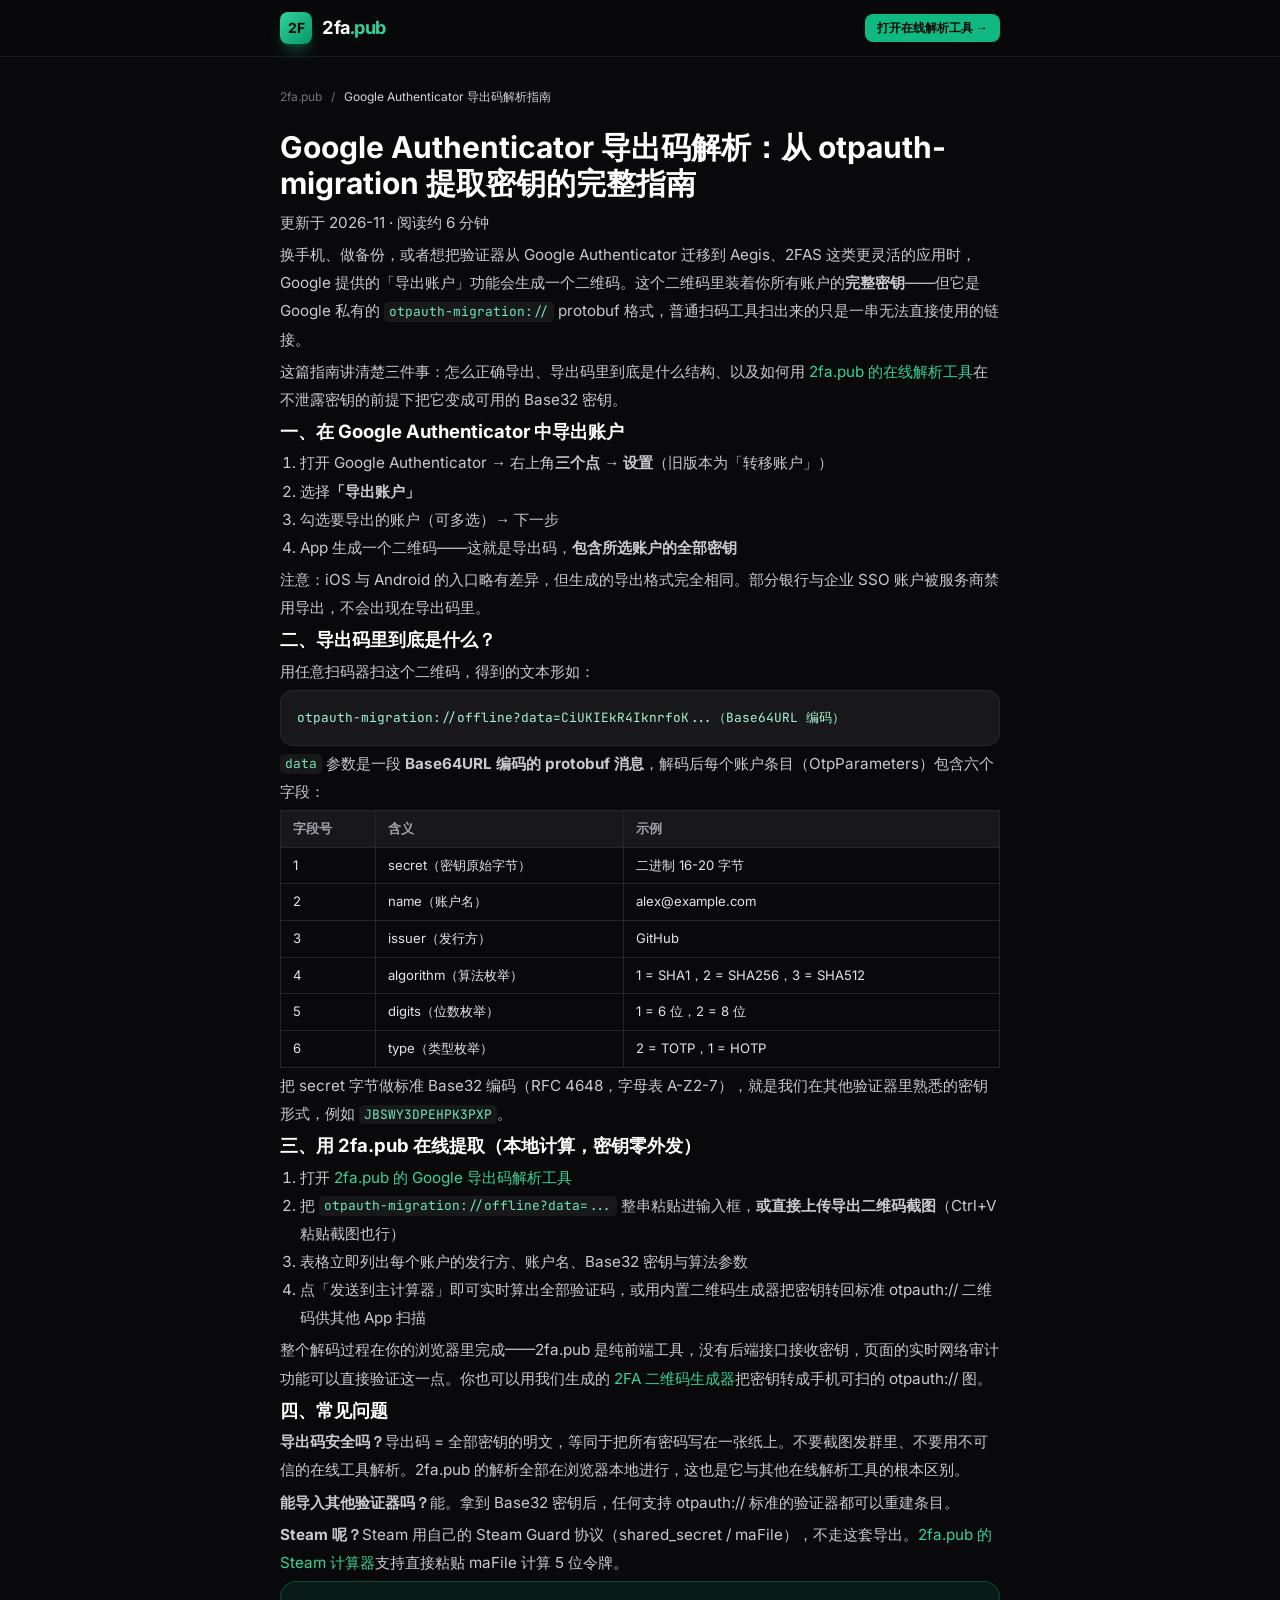
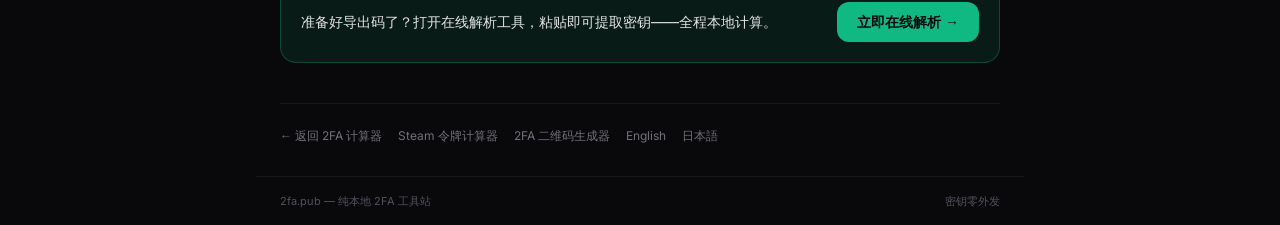
==== guides/google-authenticator-export.html @ 12654b47 "Initial commit: 2fa.pub — 100% local 2FA/TOTP toolkit Pure client-side 2FA/TOTP calculator with batc" ====
<!DOCTYPE html>
<html lang="zh-CN">
<head>
  <meta charset="UTF-8" />
  <meta name="viewport" content="width=device-width, initial-scale=1.0" />
  <title>Google Authenticator 导出码解析：提取 otpauth-migration 密钥完整指南 - 2fa.pub</title>
  <meta name="description" content="Google Authenticator 导出的二维码里是什么？本指南讲解导出步骤、otpauth-migration:// 链接的 protobuf 结构，以及如何用 2fa.pub 在线提取 Base32 密钥——全程本地计算，密钥零外发。" />
  <meta name="robots" content="index, follow, max-snippet:-1" />
  <link rel="canonical" href="https://2fa.pub/guides/google-authenticator-export" />
  <link rel="alternate" hreflang="zh-CN" href="https://2fa.pub/guides/google-authenticator-export" />
  <link rel="alternate" hreflang="en" href="https://2fa.pub/guides/en/google-authenticator-export" />
  <link rel="alternate" hreflang="ja" href="https://2fa.pub/guides/ja/google-authenticator-export" />
  <link rel="alternate" hreflang="x-default" href="https://2fa.pub/guides/en/google-authenticator-export" />
  <link rel="icon" type="image/png" sizes="64x64" href="/assets/icon-64.png" />
  <meta property="og:type" content="article" />
  <meta property="og:site_name" content="2fa.pub" />
  <meta property="og:locale" content="zh_CN" />
  <meta property="og:locale:alternate" content="en_US" />
  <meta property="og:locale:alternate" content="ja_JP" />
  <meta property="og:title" content="Google Authenticator 导出码解析：提取 otpauth-migration 密钥完整指南" />
  <meta property="og:description" content="讲解 Google Authenticator 导出步骤、otpauth-migration:// 的 protobuf 结构，以及如何本地提取 Base32 密钥。" />
  <meta property="og:url" content="https://2fa.pub/guides/google-authenticator-export" />
  <meta property="og:image" content="https://2fa.pub/assets/og-image.png" />
  <meta name="twitter:card" content="summary_large_image" />
  <meta name="twitter:title" content="Google Authenticator 导出码解析：提取 otpauth-migration 密钥完整指南" />
  <meta name="twitter:description" content="讲解 Google Authenticator 导出步骤、otpauth-migration:// 的 protobuf 结构，以及如何本地提取 Base32 密钥。" />
  <meta name="twitter:image" content="https://2fa.pub/assets/og-image.png" />
  <script type="application/ld+json">
  {
    "@context": "https://schema.org",
    "@graph": [
      {
        "@type": "BreadcrumbList",
        "itemListElement": [
          { "@type": "ListItem", "position": 1, "name": "2fa.pub", "item": "https://2fa.pub/" },
          { "@type": "ListItem", "position": 2, "name": "Google Authenticator 导出码解析指南", "item": "https://2fa.pub/guides/google-authenticator-export" }
        ]
      },
      {
        "@type": "FAQPage",
        "mainEntity": [
          {
            "@type": "Question",
            "name": "导出 Google Authenticator 二维码安全吗？会泄露密钥吗？",
            "acceptedAnswer": { "@type": "Answer", "text": "导出码本身包含全部账户密钥的明文编码，等同于密码本身，务必不要截图发给别人。使用 2fa.pub 解析时，全部解码在浏览器本地完成，密钥不上传任何服务器。" }
          },
          {
            "@type": "Question",
            "name": "提取出的 Base32 密钥能导入其他验证器吗？",
            "acceptedAnswer": { "@type": "Answer", "text": "可以。任何支持 otpauth:// 标准的验证器（如 Aegis、2FAS、1Password）都能用该密钥 + issuer + 账户名重建条目，或直接扫描 2fa.pub 二维码生成器生成的 otpauth:// 二维码。" }
          },
          {
            "@type": "Question",
            "name": "为什么导出码里的链接以 otpauth-migration://offline?data= 开头？",
            "acceptedAnswer": { "@type": "Answer", "text": "data 参数是 Base64（URL 变体）编码的 protobuf 消息，每个条目包含 secret 字节、账户名、发行方、算法、位数与类型六个字段。2fa.pub 的解析器直接在浏览器里解码该 protobuf。" }
          },
          {
            "@type": "Question",
            "name": "导出时提示无法导出某些账户怎么办？",
            "acceptedAnswer": { "@type": "Answer", "text": "部分服务商（如部分银行、企业 SSO）在 Google Authenticator 中禁用了导出。这类条目不会出现在导出码中，需要用服务商自己的恢复流程（备用码或重新绑定）。" }
          },
          {
            "@type": "Question",
            "name": "Steam 令牌也能这样导出吗？",
            "acceptedAnswer": { "@type": "Answer", "text": "Steam 使用自己的 Steam Guard 协议（shared_secret，通常是 maFile 格式），不走 Google 的 otpauth-migration 导出。2fa.pub 的 Steam 标签页支持直接粘贴 maFile 或 Base64 shared_secret 计算 5 位令牌。" }
          }
        ]
      }
    ]
  }
  </script>
  <link rel="stylesheet" href="/assets/tailwind.css" />
  <link rel="stylesheet" href="/assets/fonts/fonts.css" />
  <style>
    body { background-color: #09090B; color: #E4E4E7; }
    .article h2 { color: #fff; font-weight: 700; font-size: 1.15rem; margin: 2rem 0 .75rem; }
    .article p, .article li { line-height: 1.85; color: #C9C9CE; font-size: .95rem; }
    .article ol, .article ul { padding-left: 1.25rem; margin: .75rem 0; }
    .article ol { list-style: decimal; }
    .article ul { list-style: disc; }
    .article code { font-family: 'JetBrains Mono', Consolas, monospace; color: #6EE7B7; font-size: .85em; background: #18181B; padding: .1em .4em; border-radius: .35em; }
    .article pre { background: #18181B; border: 1px solid #27272A; border-radius: .75rem; padding: 1rem; overflow-x: auto; font-size: .8rem; line-height: 1.7; color: #A7F3D0; margin: 1rem 0; }
    .article table { width: 100%; font-size: .82rem; border-collapse: collapse; margin: 1rem 0; }
    .article th, .article td { border: 1px solid #27272A; padding: .5rem .75rem; text-align: left; }
    .article th { background: #18181B; color: #A1A1AA; }
  </style>
  <script type="application/ld+json">
  {
    "@context": "https://schema.org",
    "@type": "Article",
    "@id": "https://2fa.pub/guides/google-authenticator-export#article",
    "mainEntityOfPage": {"@type": "WebPage", "@id": "https://2fa.pub/guides/google-authenticator-export"},
    "headline": "Google Authenticator 导出码解析：提取 otpauth-migration 密钥完整指南",
    "description": "讲解 Google Authenticator 导出步骤、otpauth-migration:// 的 protobuf 结构，以及如何本地提取 Base32 密钥。",
    "inLanguage": "zh-CN",
    "datePublished": "2026-11-05",
    "dateModified": "2026-11-05",
    "author": {"@type": "Organization", "name": "2fa.pub", "url": "https://2fa.pub/"},
    "publisher": {
      "@type": "Organization",
      "name": "2fa.pub",
      "url": "https://2fa.pub/",
      "logo": {"@type": "ImageObject", "url": "https://2fa.pub/assets/icon-512.png"}
    },
    "image": ["https://2fa.pub/assets/og-image.png"],
    "isPartOf": {"@id": "https://2fa.pub/#website"}
  }
  </script>
</head>

<body class="min-h-screen flex flex-col selection:bg-emerald-500/30">

  <header class="border-b border-zinc-900 bg-zinc-950/80 backdrop-blur sticky top-0 z-40">
    <div class="max-w-3xl mx-auto px-4 sm:px-6 h-14 flex items-center justify-between">
      <a href="/" class="flex items-center gap-2.5 shrink-0">
        <div class="w-8 h-8 rounded-lg bg-gradient-to-br from-emerald-400 to-emerald-600 shadow-lg shadow-emerald-500/30 flex items-center justify-center">
          <span class="text-zinc-950 font-bold text-sm">2F</span>
        </div>
        <span class="text-lg font-bold tracking-tight text-white" style="font-variant-numeric: tabular-nums;">2fa<span class="text-emerald-400">.pub</span></span>
      </a>
      <a href="/google-extractor" class="px-3 py-1.5 rounded-lg bg-emerald-500 text-zinc-950 text-xs font-semibold">打开在线解析工具 →</a>
    </div>
  </header>

  <main class="max-w-3xl w-full mx-auto px-4 sm:px-6 py-8 flex-1">
    <nav class="text-xs text-zinc-500 mb-6" aria-label="面包屑">
      <a href="/" class="hover:text-emerald-400">2fa.pub</a>
      <span class="mx-1.5">/</span>
      <span class="text-zinc-300">Google Authenticator 导出码解析指南</span>
    </nav>

    <article class="article space-y-1">
      <h1 class="text-2xl sm:text-3xl font-bold text-white leading-snug mb-2">Google Authenticator 导出码解析：从 otpauth-migration 提取密钥的完整指南</h1>
      <p class="text-sm text-zinc-500 mb-6">更新于 2026-11 · 阅读约 6 分钟</p>

      <p>换手机、做备份，或者想把验证器从 Google Authenticator 迁移到 Aegis、2FAS 这类更灵活的应用时，Google 提供的「导出账户」功能会生成一个二维码。这个二维码里装着你所有账户的<strong>完整密钥</strong>——但它是 Google 私有的 <code>otpauth-migration://</code> protobuf 格式，普通扫码工具扫出来的只是一串无法直接使用的链接。</p>
      <p>这篇指南讲清楚三件事：怎么正确导出、导出码里到底是什么结构、以及如何用 <a href="/google-extractor" class="text-emerald-400 hover:underline">2fa.pub 的在线解析工具</a>在不泄露密钥的前提下把它变成可用的 Base32 密钥。</p>

      <h2>一、在 Google Authenticator 中导出账户</h2>
      <ol>
        <li>打开 Google Authenticator → 右上角<strong>三个点 → 设置</strong>（旧版本为「转移账户」）</li>
        <li>选择<strong>「导出账户」</strong></li>
        <li>勾选要导出的账户（可多选）→ 下一步</li>
        <li>App 生成一个二维码——这就是导出码，<strong>包含所选账户的全部密钥</strong></li>
      </ol>
      <p>注意：iOS 与 Android 的入口略有差异，但生成的导出格式完全相同。部分银行与企业 SSO 账户被服务商禁用导出，不会出现在导出码里。</p>

      <h2>二、导出码里到底是什么？</h2>
      <p>用任意扫码器扫这个二维码，得到的文本形如：</p>
      <pre>otpauth-migration://offline?data=CiUKIEkR4IknrfoK...（Base64URL 编码）</pre>
      <p><code>data</code> 参数是一段 <strong>Base64URL 编码的 protobuf 消息</strong>，解码后每个账户条目（OtpParameters）包含六个字段：</p>
      <table>
        <tr><th>字段号</th><th>含义</th><th>示例</th></tr>
        <tr><td>1</td><td>secret（密钥原始字节）</td><td>二进制 16-20 字节</td></tr>
        <tr><td>2</td><td>name（账户名）</td><td>alex@example.com</td></tr>
        <tr><td>3</td><td>issuer（发行方）</td><td>GitHub</td></tr>
        <tr><td>4</td><td>algorithm（算法枚举）</td><td>1 = SHA1，2 = SHA256，3 = SHA512</td></tr>
        <tr><td>5</td><td>digits（位数枚举）</td><td>1 = 6 位，2 = 8 位</td></tr>
        <tr><td>6</td><td>type（类型枚举）</td><td>2 = TOTP，1 = HOTP</td></tr>
      </table>
      <p>把 secret 字节做标准 Base32 编码（RFC 4648，字母表 A-Z2-7），就是我们在其他验证器里熟悉的密钥形式，例如 <code>JBSWY3DPEHPK3PXP</code>。</p>

      <h2>三、用 2fa.pub 在线提取（本地计算，密钥零外发）</h2>
      <ol>
        <li>打开 <a href="/google-extractor" class="text-emerald-400 hover:underline">2fa.pub 的 Google 导出码解析工具</a></li>
        <li>把 <code>otpauth-migration://offline?data=...</code> 整串粘贴进输入框，<strong>或直接上传导出二维码截图</strong>（Ctrl+V 粘贴截图也行）</li>
        <li>表格立即列出每个账户的发行方、账户名、Base32 密钥与算法参数</li>
        <li>点「发送到主计算器」即可实时算出全部验证码，或用内置二维码生成器把密钥转回标准 otpauth:// 二维码供其他 App 扫描</li>
      </ol>
      <p>整个解码过程在你的浏览器里完成——2fa.pub 是纯前端工具，没有后端接口接收密钥，页面的实时网络审计功能可以直接验证这一点。你也可以用我们生成的 <a href="/qr-generator" class="text-emerald-400 hover:underline">2FA 二维码生成器</a>把密钥转成手机可扫的 otpauth:// 图。</p>

      <h2>四、常见问题</h2>
      <p><strong>导出码安全吗？</strong>导出码 = 全部密钥的明文，等同于把所有密码写在一张纸上。不要截图发群里、不要用不可信的在线工具解析。2fa.pub 的解析全部在浏览器本地进行，这也是它与其他在线解析工具的根本区别。</p>
      <p><strong>能导入其他验证器吗？</strong>能。拿到 Base32 密钥后，任何支持 otpauth:// 标准的验证器都可以重建条目。</p>
      <p><strong>Steam 呢？</strong>Steam 用自己的 Steam Guard 协议（shared_secret / maFile），不走这套导出。<a href="/steam" class="text-emerald-400 hover:underline">2fa.pub 的 Steam 计算器</a>支持直接粘贴 maFile 计算 5 位令牌。</p>

      <div class="mt-10 p-5 rounded-2xl bg-emerald-500/10 border border-emerald-500/30 flex flex-col sm:flex-row items-center gap-4">
        <div class="flex-1 text-sm text-zinc-200">准备好导出码了？打开在线解析工具，粘贴即可提取密钥——全程本地计算。</div>
        <a href="/google-extractor" class="shrink-0 px-5 py-2.5 rounded-xl bg-emerald-500 text-zinc-950 font-semibold text-sm">立即在线解析 →</a>
      </div>
    </article>

    <div class="mt-10 pt-6 border-t border-zinc-900 text-xs text-zinc-500 flex flex-wrap gap-x-4 gap-y-2">
      <a href="/" class="hover:text-emerald-400">← 返回 2FA 计算器</a>
      <a href="/steam" class="hover:text-emerald-400">Steam 令牌计算器</a>
      <a href="/qr-generator" class="hover:text-emerald-400">2FA 二维码生成器</a>
      <a href="/guides/en/google-authenticator-export" class="hover:text-emerald-400">English</a>
      <a href="/guides/ja/google-authenticator-export" class="hover:text-emerald-400">日本語</a>
    </div>
  </main>

  <footer class="max-w-3xl w-full mx-auto px-4 sm:px-6 py-4 border-t border-zinc-900 text-[11px] text-zinc-600 flex items-center justify-between">
    <span>2fa.pub — 纯本地 2FA 工具站</span>
    <span>密钥零外发</span>
  </footer>
</body>
</html>
---- assets/fonts/fonts.css ----
/* cyrillic-ext */
@font-face {
  font-family: 'Inter';
  font-style: normal;
  font-weight: 400;
  font-display: swap;
  src: url(UcC73FwrK3iLTeHuS_nVMrMxCp50SjIa2JL7SUc.woff2) format('woff2');
  unicode-range: U+0460-052F, U+1C80-1C8A, U+20B4, U+2DE0-2DFF, U+A640-A69F, U+FE2E-FE2F;
}
/* cyrillic */
@font-face {
  font-family: 'Inter';
  font-style: normal;
  font-weight: 400;
  font-display: swap;
  src: url(UcC73FwrK3iLTeHuS_nVMrMxCp50SjIa0ZL7SUc.woff2) format('woff2');
  unicode-range: U+0301, U+0400-045F, U+0490-0491, U+04B0-04B1, U+2116;
}
/* greek-ext */
@font-face {
  font-family: 'Inter';
  font-style: normal;
  font-weight: 400;
  font-display: swap;
  src: url(UcC73FwrK3iLTeHuS_nVMrMxCp50SjIa2ZL7SUc.woff2) format('woff2');
  unicode-range: U+1F00-1FFF;
}
/* greek */
@font-face {
  font-family: 'Inter';
  font-style: normal;
  font-weight: 400;
  font-display: swap;
  src: url(UcC73FwrK3iLTeHuS_nVMrMxCp50SjIa1pL7SUc.woff2) format('woff2');
  unicode-range: U+0370-0377, U+037A-037F, U+0384-038A, U+038C, U+038E-03A1, U+03A3-03FF;
}
/* vietnamese */
@font-face {
  font-family: 'Inter';
  font-style: normal;
  font-weight: 400;
  font-display: swap;
  src: url(UcC73FwrK3iLTeHuS_nVMrMxCp50SjIa2pL7SUc.woff2) format('woff2');
  unicode-range: U+0102-0103, U+0110-0111, U+0128-0129, U+0168-0169, U+01A0-01A1, U+01AF-01B0, U+0300-0301, U+0303-0304, U+0308-0309, U+0323, U+0329, U+1EA0-1EF9, U+20AB;
}
/* latin-ext */
@font-face {
  font-family: 'Inter';
  font-style: normal;
  font-weight: 400;
  font-display: swap;
  src: url(UcC73FwrK3iLTeHuS_nVMrMxCp50SjIa25L7SUc.woff2) format('woff2');
  unicode-range: U+0100-02BA, U+02BD-02C5, U+02C7-02CC, U+02CE-02D7, U+02DD-02FF, U+0304, U+0308, U+0329, U+1D00-1DBF, U+1E00-1E9F, U+1EF2-1EFF, U+2020, U+20A0-20AB, U+20AD-20C4, U+2113, U+2C60-2C7F, U+A720-A7FF;
}
/* latin */
@font-face {
  font-family: 'Inter';
  font-style: normal;
  font-weight: 400;
  font-display: swap;
  src: url(UcC73FwrK3iLTeHuS_nVMrMxCp50SjIa1ZL7.woff2) format('woff2');
  unicode-range: U+0000-00FF, U+0131, U+0152-0153, U+02BB-02BC, U+02C6, U+02DA, U+02DC, U+0304, U+0308, U+0329, U+2000-206F, U+20AC, U+2122, U+2191, U+2193, U+2212, U+2215, U+FEFF, U+FFFD;
}
/* cyrillic-ext */
@font-face {
  font-family: 'Inter';
  font-style: normal;
  font-weight: 500;
  font-display: swap;
  src: url(UcC73FwrK3iLTeHuS_nVMrMxCp50SjIa2JL7SUc.woff2) format('woff2');
  unicode-range: U+0460-052F, U+1C80-1C8A, U+20B4, U+2DE0-2DFF, U+A640-A69F, U+FE2E-FE2F;
}
/* cyrillic */
@font-face {
  font-family: 'Inter';
  font-style: normal;
  font-weight: 500;
  font-display: swap;
  src: url(UcC73FwrK3iLTeHuS_nVMrMxCp50SjIa0ZL7SUc.woff2) format('woff2');
  unicode-range: U+0301, U+0400-045F, U+0490-0491, U+04B0-04B1, U+2116;
}
/* greek-ext */
@font-face {
  font-family: 'Inter';
  font-style: normal;
  font-weight: 500;
  font-display: swap;
  src: url(UcC73FwrK3iLTeHuS_nVMrMxCp50SjIa2ZL7SUc.woff2) format('woff2');
  unicode-range: U+1F00-1FFF;
}
/* greek */
@font-face {
  font-family: 'Inter';
  font-style: normal;
  font-weight: 500;
  font-display: swap;
  src: url(UcC73FwrK3iLTeHuS_nVMrMxCp50SjIa1pL7SUc.woff2) format('woff2');
  unicode-range: U+0370-0377, U+037A-037F, U+0384-038A, U+038C, U+038E-03A1, U+03A3-03FF;
}
/* vietnamese */
@font-face {
  font-family: 'Inter';
  font-style: normal;
  font-weight: 500;
  font-display: swap;
  src: url(UcC73FwrK3iLTeHuS_nVMrMxCp50SjIa2pL7SUc.woff2) format('woff2');
  unicode-range: U+0102-0103, U+0110-0111, U+0128-0129, U+0168-0169, U+01A0-01A1, U+01AF-01B0, U+0300-0301, U+0303-0304, U+0308-0309, U+0323, U+0329, U+1EA0-1EF9, U+20AB;
}
/* latin-ext */
@font-face {
  font-family: 'Inter';
  font-style: normal;
  font-weight: 500;
  font-display: swap;
  src: url(UcC73FwrK3iLTeHuS_nVMrMxCp50SjIa25L7SUc.woff2) format('woff2');
  unicode-range: U+0100-02BA, U+02BD-02C5, U+02C7-02CC, U+02CE-02D7, U+02DD-02FF, U+0304, U+0308, U+0329, U+1D00-1DBF, U+1E00-1E9F, U+1EF2-1EFF, U+2020, U+20A0-20AB, U+20AD-20C4, U+2113, U+2C60-2C7F, U+A720-A7FF;
}
/* latin */
@font-face {
  font-family: 'Inter';
  font-style: normal;
  font-weight: 500;
  font-display: swap;
  src: url(UcC73FwrK3iLTeHuS_nVMrMxCp50SjIa1ZL7.woff2) format('woff2');
  unicode-range: U+0000-00FF, U+0131, U+0152-0153, U+02BB-02BC, U+02C6, U+02DA, U+02DC, U+0304, U+0308, U+0329, U+2000-206F, U+20AC, U+2122, U+2191, U+2193, U+2212, U+2215, U+FEFF, U+FFFD;
}
/* cyrillic-ext */
@font-face {
  font-family: 'Inter';
  font-style: normal;
  font-weight: 600;
  font-display: swap;
  src: url(UcC73FwrK3iLTeHuS_nVMrMxCp50SjIa2JL7SUc.woff2) format('woff2');
  unicode-range: U+0460-052F, U+1C80-1C8A, U+20B4, U+2DE0-2DFF, U+A640-A69F, U+FE2E-FE2F;
}
/* cyrillic */
@font-face {
  font-family: 'Inter';
  font-style: normal;
  font-weight: 600;
  font-display: swap;
  src: url(UcC73FwrK3iLTeHuS_nVMrMxCp50SjIa0ZL7SUc.woff2) format('woff2');
  unicode-range: U+0301, U+0400-045F, U+0490-0491, U+04B0-04B1, U+2116;
}
/* greek-ext */
@font-face {
  font-family: 'Inter';
  font-style: normal;
  font-weight: 600;
  font-display: swap;
  src: url(UcC73FwrK3iLTeHuS_nVMrMxCp50SjIa2ZL7SUc.woff2) format('woff2');
  unicode-range: U+1F00-1FFF;
}
/* greek */
@font-face {
  font-family: 'Inter';
  font-style: normal;
  font-weight: 600;
  font-display: swap;
  src: url(UcC73FwrK3iLTeHuS_nVMrMxCp50SjIa1pL7SUc.woff2) format('woff2');
  unicode-range: U+0370-0377, U+037A-037F, U+0384-038A, U+038C, U+038E-03A1, U+03A3-03FF;
}
/* vietnamese */
@font-face {
  font-family: 'Inter';
  font-style: normal;
  font-weight: 600;
  font-display: swap;
  src: url(UcC73FwrK3iLTeHuS_nVMrMxCp50SjIa2pL7SUc.woff2) format('woff2');
  unicode-range: U+0102-0103, U+0110-0111, U+0128-0129, U+0168-0169, U+01A0-01A1, U+01AF-01B0, U+0300-0301, U+0303-0304, U+0308-0309, U+0323, U+0329, U+1EA0-1EF9, U+20AB;
}
/* latin-ext */
@font-face {
  font-family: 'Inter';
  font-style: normal;
  font-weight: 600;
  font-display: swap;
  src: url(UcC73FwrK3iLTeHuS_nVMrMxCp50SjIa25L7SUc.woff2) format('woff2');
  unicode-range: U+0100-02BA, U+02BD-02C5, U+02C7-02CC, U+02CE-02D7, U+02DD-02FF, U+0304, U+0308, U+0329, U+1D00-1DBF, U+1E00-1E9F, U+1EF2-1EFF, U+2020, U+20A0-20AB, U+20AD-20C4, U+2113, U+2C60-2C7F, U+A720-A7FF;
}
/* latin */
@font-face {
  font-family: 'Inter';
  font-style: normal;
  font-weight: 600;
  font-display: swap;
  src: url(UcC73FwrK3iLTeHuS_nVMrMxCp50SjIa1ZL7.woff2) format('woff2');
  unicode-range: U+0000-00FF, U+0131, U+0152-0153, U+02BB-02BC, U+02C6, U+02DA, U+02DC, U+0304, U+0308, U+0329, U+2000-206F, U+20AC, U+2122, U+2191, U+2193, U+2212, U+2215, U+FEFF, U+FFFD;
}
/* cyrillic-ext */
@font-face {
  font-family: 'Inter';
  font-style: normal;
  font-weight: 700;
  font-display: swap;
  src: url(UcC73FwrK3iLTeHuS_nVMrMxCp50SjIa2JL7SUc.woff2) format('woff2');
  unicode-range: U+0460-052F, U+1C80-1C8A, U+20B4, U+2DE0-2DFF, U+A640-A69F, U+FE2E-FE2F;
}
/* cyrillic */
@font-face {
  font-family: 'Inter';
  font-style: normal;
  font-weight: 700;
  font-display: swap;
  src: url(UcC73FwrK3iLTeHuS_nVMrMxCp50SjIa0ZL7SUc.woff2) format('woff2');
  unicode-range: U+0301, U+0400-045F, U+0490-0491, U+04B0-04B1, U+2116;
}
/* greek-ext */
@font-face {
  font-family: 'Inter';
  font-style: normal;
  font-weight: 700;
  font-display: swap;
  src: url(UcC73FwrK3iLTeHuS_nVMrMxCp50SjIa2ZL7SUc.woff2) format('woff2');
  unicode-range: U+1F00-1FFF;
}
/* greek */
@font-face {
  font-family: 'Inter';
  font-style: normal;
  font-weight: 700;
  font-display: swap;
  src: url(UcC73FwrK3iLTeHuS_nVMrMxCp50SjIa1pL7SUc.woff2) format('woff2');
  unicode-range: U+0370-0377, U+037A-037F, U+0384-038A, U+038C, U+038E-03A1, U+03A3-03FF;
}
/* vietnamese */
@font-face {
  font-family: 'Inter';
  font-style: normal;
  font-weight: 700;
  font-display: swap;
  src: url(UcC73FwrK3iLTeHuS_nVMrMxCp50SjIa2pL7SUc.woff2) format('woff2');
  unicode-range: U+0102-0103, U+0110-0111, U+0128-0129, U+0168-0169, U+01A0-01A1, U+01AF-01B0, U+0300-0301, U+0303-0304, U+0308-0309, U+0323, U+0329, U+1EA0-1EF9, U+20AB;
}
/* latin-ext */
@font-face {
  font-family: 'Inter';
  font-style: normal;
  font-weight: 700;
  font-display: swap;
  src: url(UcC73FwrK3iLTeHuS_nVMrMxCp50SjIa25L7SUc.woff2) format('woff2');
  unicode-range: U+0100-02BA, U+02BD-02C5, U+02C7-02CC, U+02CE-02D7, U+02DD-02FF, U+0304, U+0308, U+0329, U+1D00-1DBF, U+1E00-1E9F, U+1EF2-1EFF, U+2020, U+20A0-20AB, U+20AD-20C4, U+2113, U+2C60-2C7F, U+A720-A7FF;
}
/* latin */
@font-face {
  font-family: 'Inter';
  font-style: normal;
  font-weight: 700;
  font-display: swap;
  src: url(UcC73FwrK3iLTeHuS_nVMrMxCp50SjIa1ZL7.woff2) format('woff2');
  unicode-range: U+0000-00FF, U+0131, U+0152-0153, U+02BB-02BC, U+02C6, U+02DA, U+02DC, U+0304, U+0308, U+0329, U+2000-206F, U+20AC, U+2122, U+2191, U+2193, U+2212, U+2215, U+FEFF, U+FFFD;
}
/* cyrillic-ext */
@font-face {
  font-family: 'JetBrains Mono';
  font-style: normal;
  font-weight: 400;
  font-display: swap;
  src: url(tDbv2o-flEEny0FZhsfKu5WU4zr3E_BX0PnT8RD8yKwBNntkaToggR7BYRbKPx3cwhsk.woff2) format('woff2');
  unicode-range: U+0460-052F, U+1C80-1C8A, U+20B4, U+2DE0-2DFF, U+A640-A69F, U+FE2E-FE2F;
}
/* cyrillic */
@font-face {
  font-family: 'JetBrains Mono';
  font-style: normal;
  font-weight: 400;
  font-display: swap;
  src: url(tDbv2o-flEEny0FZhsfKu5WU4zr3E_BX0PnT8RD8yKwBNntkaToggR7BYRbKPxTcwhsk.woff2) format('woff2');
  unicode-range: U+0301, U+0400-045F, U+0490-0491, U+04B0-04B1, U+2116;
}
/* greek */
@font-face {
  font-family: 'JetBrains Mono';
  font-style: normal;
  font-weight: 400;
  font-display: swap;
  src: url(tDbv2o-flEEny0FZhsfKu5WU4zr3E_BX0PnT8RD8yKwBNntkaToggR7BYRbKPxPcwhsk.woff2) format('woff2');
  unicode-range: U+0370-0377, U+037A-037F, U+0384-038A, U+038C, U+038E-03A1, U+03A3-03FF;
}
/* vietnamese */
@font-face {
  font-family: 'JetBrains Mono';
  font-style: normal;
  font-weight: 400;
  font-display: swap;
  src: url(tDbv2o-flEEny0FZhsfKu5WU4zr3E_BX0PnT8RD8yKwBNntkaToggR7BYRbKPx_cwhsk.woff2) format('woff2');
  unicode-range: U+0102-0103, U+0110-0111, U+0128-0129, U+0168-0169, U+01A0-01A1, U+01AF-01B0, U+0300-0301, U+0303-0304, U+0308-0309, U+0323, U+0329, U+1EA0-1EF9, U+20AB;
}
/* latin-ext */
@font-face {
  font-family: 'JetBrains Mono';
  font-style: normal;
  font-weight: 400;
  font-display: swap;
  src: url(tDbv2o-flEEny0FZhsfKu5WU4zr3E_BX0PnT8RD8yKwBNntkaToggR7BYRbKPx7cwhsk.woff2) format('woff2');
  unicode-range: U+0100-02BA, U+02BD-02C5, U+02C7-02CC, U+02CE-02D7, U+02DD-02FF, U+0304, U+0308, U+0329, U+1D00-1DBF, U+1E00-1E9F, U+1EF2-1EFF, U+2020, U+20A0-20AB, U+20AD-20C4, U+2113, U+2C60-2C7F, U+A720-A7FF;
}
/* latin */
@font-face {
  font-family: 'JetBrains Mono';
  font-style: normal;
  font-weight: 400;
  font-display: swap;
  src: url(tDbv2o-flEEny0FZhsfKu5WU4zr3E_BX0PnT8RD8yKwBNntkaToggR7BYRbKPxDcwg.woff2) format('woff2');
  unicode-range: U+0000-00FF, U+0131, U+0152-0153, U+02BB-02BC, U+02C6, U+02DA, U+02DC, U+0304, U+0308, U+0329, U+2000-206F, U+20AC, U+2122, U+2191, U+2193, U+2212, U+2215, U+FEFF, U+FFFD;
}
/* cyrillic-ext */
@font-face {
  font-family: 'JetBrains Mono';
  font-style: normal;
  font-weight: 500;
  font-display: swap;
  src: url(tDbv2o-flEEny0FZhsfKu5WU4zr3E_BX0PnT8RD8yKwBNntkaToggR7BYRbKPx3cwhsk.woff2) format('woff2');
  unicode-range: U+0460-052F, U+1C80-1C8A, U+20B4, U+2DE0-2DFF, U+A640-A69F, U+FE2E-FE2F;
}
/* cyrillic */
@font-face {
  font-family: 'JetBrains Mono';
  font-style: normal;
  font-weight: 500;
  font-display: swap;
  src: url(tDbv2o-flEEny0FZhsfKu5WU4zr3E_BX0PnT8RD8yKwBNntkaToggR7BYRbKPxTcwhsk.woff2) format('woff2');
  unicode-range: U+0301, U+0400-045F, U+0490-0491, U+04B0-04B1, U+2116;
}
/* greek */
@font-face {
  font-family: 'JetBrains Mono';
  font-style: normal;
  font-weight: 500;
  font-display: swap;
  src: url(tDbv2o-flEEny0FZhsfKu5WU4zr3E_BX0PnT8RD8yKwBNntkaToggR7BYRbKPxPcwhsk.woff2) format('woff2');
  unicode-range: U+0370-0377, U+037A-037F, U+0384-038A, U+038C, U+038E-03A1, U+03A3-03FF;
}
/* vietnamese */
@font-face {
  font-family: 'JetBrains Mono';
  font-style: normal;
  font-weight: 500;
  font-display: swap;
  src: url(tDbv2o-flEEny0FZhsfKu5WU4zr3E_BX0PnT8RD8yKwBNntkaToggR7BYRbKPx_cwhsk.woff2) format('woff2');
  unicode-range: U+0102-0103, U+0110-0111, U+0128-0129, U+0168-0169, U+01A0-01A1, U+01AF-01B0, U+0300-0301, U+0303-0304, U+0308-0309, U+0323, U+0329, U+1EA0-1EF9, U+20AB;
}
/* latin-ext */
@font-face {
  font-family: 'JetBrains Mono';
  font-style: normal;
  font-weight: 500;
  font-display: swap;
  src: url(tDbv2o-flEEny0FZhsfKu5WU4zr3E_BX0PnT8RD8yKwBNntkaToggR7BYRbKPx7cwhsk.woff2) format('woff2');
  unicode-range: U+0100-02BA, U+02BD-02C5, U+02C7-02CC, U+02CE-02D7, U+02DD-02FF, U+0304, U+0308, U+0329, U+1D00-1DBF, U+1E00-1E9F, U+1EF2-1EFF, U+2020, U+20A0-20AB, U+20AD-20C4, U+2113, U+2C60-2C7F, U+A720-A7FF;
}
/* latin */
@font-face {
  font-family: 'JetBrains Mono';
  font-style: normal;
  font-weight: 500;
  font-display: swap;
  src: url(tDbv2o-flEEny0FZhsfKu5WU4zr3E_BX0PnT8RD8yKwBNntkaToggR7BYRbKPxDcwg.woff2) format('woff2');
  unicode-range: U+0000-00FF, U+0131, U+0152-0153, U+02BB-02BC, U+02C6, U+02DA, U+02DC, U+0304, U+0308, U+0329, U+2000-206F, U+20AC, U+2122, U+2191, U+2193, U+2212, U+2215, U+FEFF, U+FFFD;
}
/* cyrillic-ext */
@font-face {
  font-family: 'JetBrains Mono';
  font-style: normal;
  font-weight: 600;
  font-display: swap;
  src: url(tDbv2o-flEEny0FZhsfKu5WU4zr3E_BX0PnT8RD8yKwBNntkaToggR7BYRbKPx3cwhsk.woff2) format('woff2');
  unicode-range: U+0460-052F, U+1C80-1C8A, U+20B4, U+2DE0-2DFF, U+A640-A69F, U+FE2E-FE2F;
}
/* cyrillic */
@font-face {
  font-family: 'JetBrains Mono';
  font-style: normal;
  font-weight: 600;
  font-display: swap;
  src: url(tDbv2o-flEEny0FZhsfKu5WU4zr3E_BX0PnT8RD8yKwBNntkaToggR7BYRbKPxTcwhsk.woff2) format('woff2');
  unicode-range: U+0301, U+0400-045F, U+0490-0491, U+04B0-04B1, U+2116;
}
/* greek */
@font-face {
  font-family: 'JetBrains Mono';
  font-style: normal;
  font-weight: 600;
  font-display: swap;
  src: url(tDbv2o-flEEny0FZhsfKu5WU4zr3E_BX0PnT8RD8yKwBNntkaToggR7BYRbKPxPcwhsk.woff2) format('woff2');
  unicode-range: U+0370-0377, U+037A-037F, U+0384-038A, U+038C, U+038E-03A1, U+03A3-03FF;
}
/* vietnamese */
@font-face {
  font-family: 'JetBrains Mono';
  font-style: normal;
  font-weight: 600;
  font-display: swap;
  src: url(tDbv2o-flEEny0FZhsfKu5WU4zr3E_BX0PnT8RD8yKwBNntkaToggR7BYRbKPx_cwhsk.woff2) format('woff2');
  unicode-range: U+0102-0103, U+0110-0111, U+0128-0129, U+0168-0169, U+01A0-01A1, U+01AF-01B0, U+0300-0301, U+0303-0304, U+0308-0309, U+0323, U+0329, U+1EA0-1EF9, U+20AB;
}
/* latin-ext */
@font-face {
  font-family: 'JetBrains Mono';
  font-style: normal;
  font-weight: 600;
  font-display: swap;
  src: url(tDbv2o-flEEny0FZhsfKu5WU4zr3E_BX0PnT8RD8yKwBNntkaToggR7BYRbKPx7cwhsk.woff2) format('woff2');
  unicode-range: U+0100-02BA, U+02BD-02C5, U+02C7-02CC, U+02CE-02D7, U+02DD-02FF, U+0304, U+0308, U+0329, U+1D00-1DBF, U+1E00-1E9F, U+1EF2-1EFF, U+2020, U+20A0-20AB, U+20AD-20C4, U+2113, U+2C60-2C7F, U+A720-A7FF;
}
/* latin */
@font-face {
  font-family: 'JetBrains Mono';
  font-style: normal;
  font-weight: 600;
  font-display: swap;
  src: url(tDbv2o-flEEny0FZhsfKu5WU4zr3E_BX0PnT8RD8yKwBNntkaToggR7BYRbKPxDcwg.woff2) format('woff2');
  unicode-range: U+0000-00FF, U+0131, U+0152-0153, U+02BB-02BC, U+02C6, U+02DA, U+02DC, U+0304, U+0308, U+0329, U+2000-206F, U+20AC, U+2122, U+2191, U+2193, U+2212, U+2215, U+FEFF, U+FFFD;
}
/* cyrillic-ext */
@font-face {
  font-family: 'JetBrains Mono';
  font-style: normal;
  font-weight: 700;
  font-display: swap;
  src: url(tDbv2o-flEEny0FZhsfKu5WU4zr3E_BX0PnT8RD8yKwBNntkaToggR7BYRbKPx3cwhsk.woff2) format('woff2');
  unicode-range: U+0460-052F, U+1C80-1C8A, U+20B4, U+2DE0-2DFF, U+A640-A69F, U+FE2E-FE2F;
}
/* cyrillic */
@font-face {
  font-family: 'JetBrains Mono';
  font-style: normal;
  font-weight: 700;
  font-display: swap;
  src: url(tDbv2o-flEEny0FZhsfKu5WU4zr3E_BX0PnT8RD8yKwBNntkaToggR7BYRbKPxTcwhsk.woff2) format('woff2');
  unicode-range: U+0301, U+0400-045F, U+0490-0491, U+04B0-04B1, U+2116;
}
/* greek */
@font-face {
  font-family: 'JetBrains Mono';
  font-style: normal;
  font-weight: 700;
  font-display: swap;
  src: url(tDbv2o-flEEny0FZhsfKu5WU4zr3E_BX0PnT8RD8yKwBNntkaToggR7BYRbKPxPcwhsk.woff2) format('woff2');
  unicode-range: U+0370-0377, U+037A-037F, U+0384-038A, U+038C, U+038E-03A1, U+03A3-03FF;
}
/* vietnamese */
@font-face {
  font-family: 'JetBrains Mono';
  font-style: normal;
  font-weight: 700;
  font-display: swap;
  src: url(tDbv2o-flEEny0FZhsfKu5WU4zr3E_BX0PnT8RD8yKwBNntkaToggR7BYRbKPx_cwhsk.woff2) format('woff2');
  unicode-range: U+0102-0103, U+0110-0111, U+0128-0129, U+0168-0169, U+01A0-01A1, U+01AF-01B0, U+0300-0301, U+0303-0304, U+0308-0309, U+0323, U+0329, U+1EA0-1EF9, U+20AB;
}
/* latin-ext */
@font-face {
  font-family: 'JetBrains Mono';
  font-style: normal;
  font-weight: 700;
  font-display: swap;
  src: url(tDbv2o-flEEny0FZhsfKu5WU4zr3E_BX0PnT8RD8yKwBNntkaToggR7BYRbKPx7cwhsk.woff2) format('woff2');
  unicode-range: U+0100-02BA, U+02BD-02C5, U+02C7-02CC, U+02CE-02D7, U+02DD-02FF, U+0304, U+0308, U+0329, U+1D00-1DBF, U+1E00-1E9F, U+1EF2-1EFF, U+2020, U+20A0-20AB, U+20AD-20C4, U+2113, U+2C60-2C7F, U+A720-A7FF;
}
/* latin */
@font-face {
  font-family: 'JetBrains Mono';
  font-style: normal;
  font-weight: 700;
  font-display: swap;
  src: url(tDbv2o-flEEny0FZhsfKu5WU4zr3E_BX0PnT8RD8yKwBNntkaToggR7BYRbKPxDcwg.woff2) format('woff2');
  unicode-range: U+0000-00FF, U+0131, U+0152-0153, U+02BB-02BC, U+02C6, U+02DA, U+02DC, U+0304, U+0308, U+0329, U+2000-206F, U+20AC, U+2122, U+2191, U+2193, U+2212, U+2215, U+FEFF, U+FFFD;
}
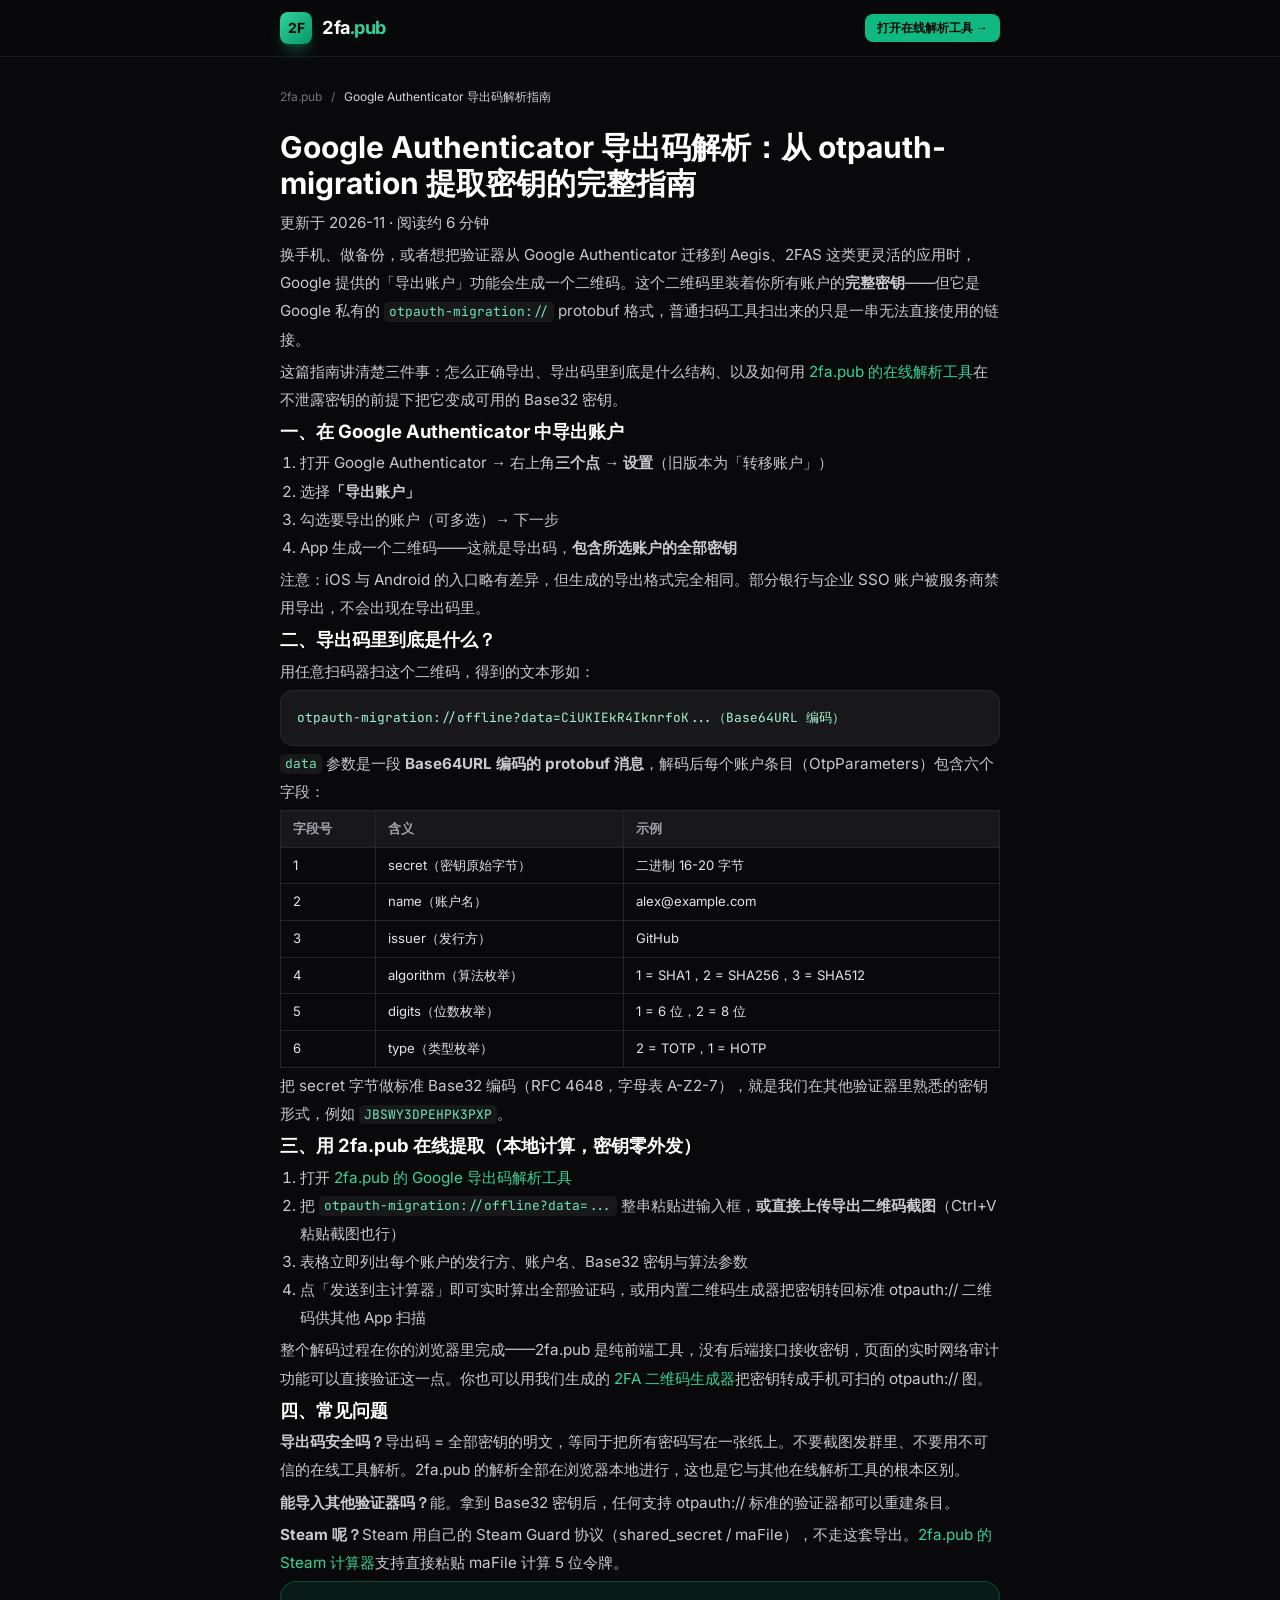
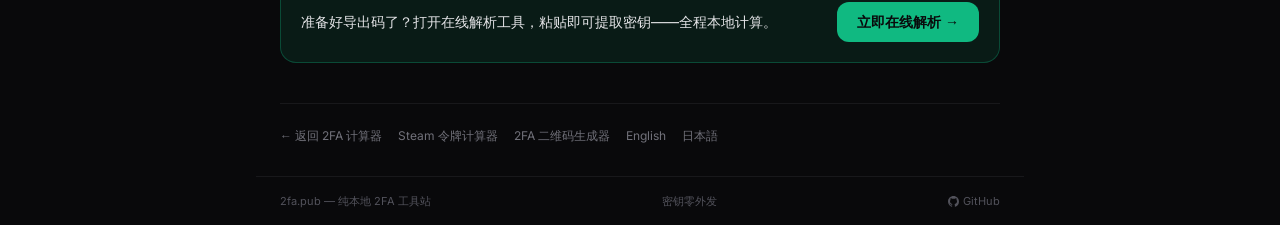
==== commit d5762e5a: "Add MIT license, trilingual README, and GitHub link on site - LICENSE: MIT + third-party component n" ====
--- a/guides/google-authenticator-export.html
+++ b/guides/google-authenticator-export.html
@@ -192,6 +192,7 @@
   <footer class="max-w-3xl w-full mx-auto px-4 sm:px-6 py-4 border-t border-zinc-900 text-[11px] text-zinc-600 flex items-center justify-between">
     <span>2fa.pub — 纯本地 2FA 工具站</span>
     <span>密钥零外发</span>
+      <span class="inline-flex"><a href="https://github.com/yizheshen26-gif/2fa.pub" target="_blank" rel="noopener" class="inline-flex items-center gap-1 hover:text-emerald-400 transition-colors"><svg width="11" height="11" viewBox="0 0 16 16" fill="currentColor" aria-hidden="true"><path d="M8 0C3.58 0 0 3.58 0 8c0 3.54 2.29 6.53 5.47 7.59.4.07.55-.17.55-.38 0-.19-.01-.82-.01-1.49-2.01.37-2.53-.49-2.69-.94-.09-.23-.48-.94-.82-1.13-.28-.15-.68-.52-.01-.53.63-.01 1.08.58 1.23.82.72 1.21 1.87.87 2.33.66.07-.52.28-.87.51-1.07-1.78-.2-3.64-.89-3.64-3.95 0-.87.31-1.59.82-2.15-.08-.2-.36-1.02.08-2.12 0 0 .67-.21 2.2.82.64-.18 1.32-.27 2-.27s1.36.09 2 .27c1.53-1.04 2.2-.82 2.2-.82.44 1.1.16 1.92.08 2.12.51.56.82 1.27.82 2.15 0 3.07-1.87 3.75-3.65 3.95.29.25.54.73.54 1.48 0 1.07-.01 1.93-.01 2.2 0 .21.15.46.55.38A8.01 8.01 0 0 0 16 8c0-4.42-3.58-8-8-8Z"/></svg>GitHub</a></span>
   </footer>
 </body>
 </html>
